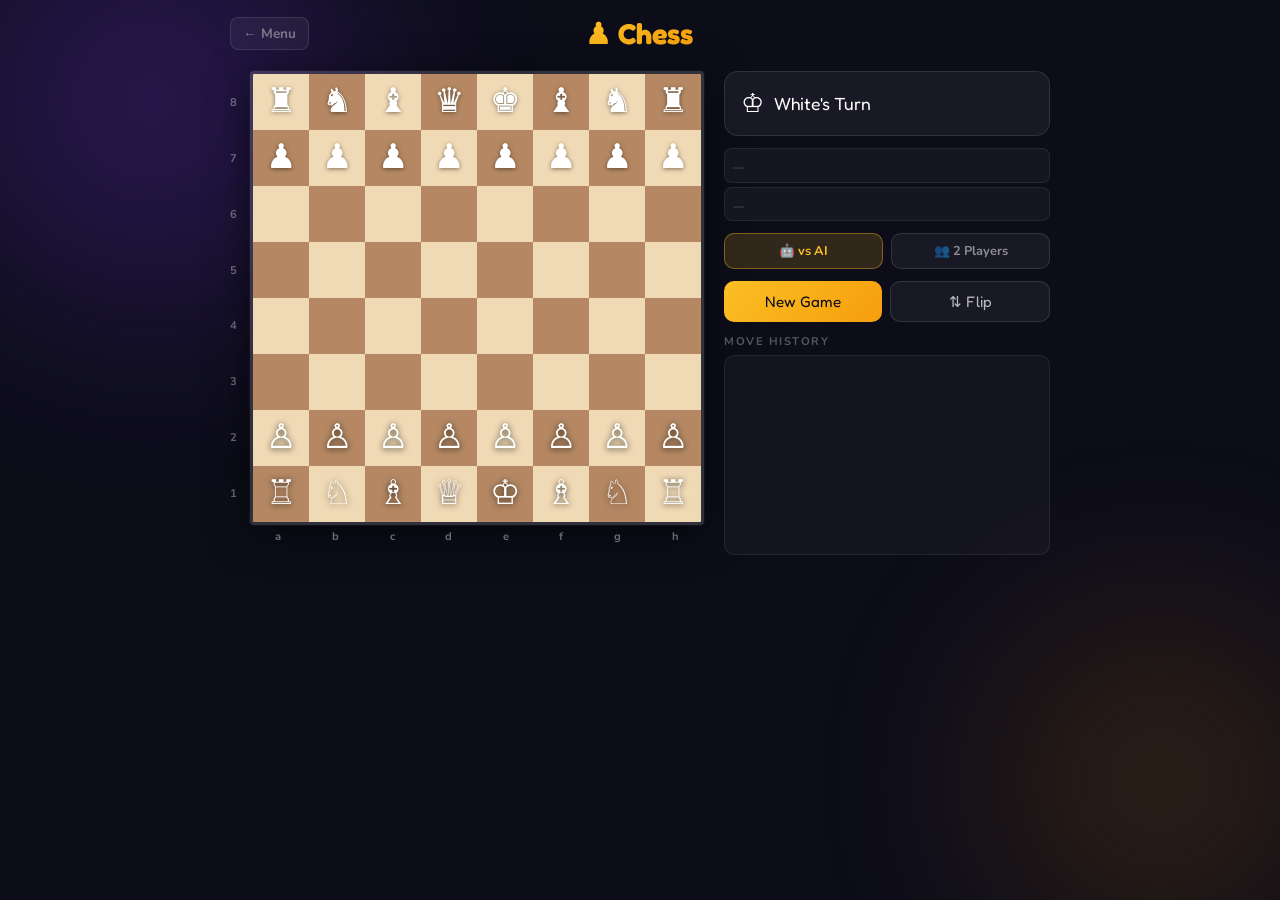
==== chess.html @ 49ad7c33 "added chess and sudoku game" ====
<!DOCTYPE html>
<html lang="en">

<head>
    <meta charset="UTF-8" />
    <meta name="viewport" content="width=device-width, initial-scale=1.0" />
    <title>Chess</title>
    <meta name="description" content="Play Chess vs AI or a friend in this premium browser chess game." />
    <link rel="preconnect" href="https://fonts.googleapis.com" />
    <link rel="preconnect" href="https://fonts.gstatic.com" crossorigin />
    <link href="https://fonts.googleapis.com/css2?family=Fredoka+One&family=Nunito:wght@400;700;900&display=swap"
        rel="stylesheet" />
    <link rel="stylesheet" href="chess.css" />
</head>

<body>
    <div class="bg-orbs">
        <div class="orb orb1"></div>
        <div class="orb orb2"></div>
    </div>

    <div class="page">
        <header class="game-header">
            <a href="index.html" class="back-btn">← Menu</a>
            <h1 class="game-title">♟ Chess</h1>
            <div class="header-spacer"></div>
        </header>

        <div class="game-layout">
            <!-- Board side -->
            <div class="board-area">
                <div class="board-wrapper">
                    <div class="rank-labels" id="rank-labels"></div>
                    <div class="chess-board" id="chess-board"></div>
                </div>
                <div class="file-labels" id="file-labels"></div>
            </div>

            <!-- Side panel -->
            <aside class="side-panel">
                <div class="status-box">
                    <div id="status-icon">♟</div>
                    <div id="status-text">White's Turn</div>
                </div>

                <div class="captured-section">
                    <div class="captured-row" id="captured-by-white"></div>
                    <div class="captured-row" id="captured-by-black"></div>
                </div>

                <div class="mode-toggle">
                    <button id="vs-ai-btn" class="mode-btn active">🤖 vs AI</button>
                    <button id="vs-human-btn" class="mode-btn">👥 2 Players</button>
                </div>

                <div class="action-row">
                    <button id="new-game-btn" class="action-btn primary">New Game</button>
                    <button id="flip-btn" class="action-btn">⇅ Flip</button>
                </div>

                <div class="move-history-wrap">
                    <div class="move-history-label">Move History</div>
                    <div class="move-history" id="move-history"></div>
                </div>
            </aside>
        </div>

        <!-- Promotion dialog -->
        <div id="promo-dialog" class="promo-dialog hidden">
            <div class="promo-content">
                <p class="promo-title">Promote Pawn</p>
                <div class="promo-choices" id="promo-choices"></div>
            </div>
        </div>
    </div>

    <script src="chess.js"></script>
</body>

</html>
---- chess.css ----
/* ===== Reset & Base ===== */
*,
*::before,
*::after {
    box-sizing: border-box;
    margin: 0;
    padding: 0;
}

body {
    min-height: 100vh;
    font-family: 'Nunito', sans-serif;
    background: #0d0d1a;
    color: #fff;
    overflow-x: hidden;
}

/* ===== Orbs ===== */
.bg-orbs {
    position: fixed;
    inset: 0;
    pointer-events: none;
    z-index: 0;
    overflow: hidden;
}

.orb {
    position: absolute;
    border-radius: 50%;
    filter: blur(90px);
    opacity: 0.3;
    animation: drift 12s ease-in-out infinite alternate;
}

.orb1 {
    width: 500px;
    height: 500px;
    background: radial-gradient(circle, #7c3aed, transparent);
    top: -150px;
    left: -100px;
}

.orb2 {
    width: 400px;
    height: 400px;
    background: radial-gradient(circle, #a16207, transparent);
    bottom: -80px;
    right: -80px;
    animation-delay: -5s;
}

@keyframes drift {
    from {
        transform: translate(0, 0);
    }

    to {
        transform: translate(20px, 15px);
    }
}

/* ===== Page ===== */
.page {
    position: relative;
    z-index: 1;
    min-height: 100vh;
    display: flex;
    flex-direction: column;
    align-items: center;
    padding: 16px 16px 32px;
}

/* ===== Header ===== */
.game-header {
    width: 100%;
    max-width: 820px;
    display: flex;
    align-items: center;
    justify-content: space-between;
    margin-bottom: 20px;
}

.back-btn {
    font-size: 0.85rem;
    font-weight: 700;
    color: rgba(255, 255, 255, 0.4);
    text-decoration: none;
    padding: 6px 12px;
    border-radius: 8px;
    border: 1px solid rgba(255, 255, 255, 0.1);
    background: rgba(255, 255, 255, 0.05);
    transition: 0.2s;
}

.back-btn:hover {
    color: #fff;
    background: rgba(255, 255, 255, 0.1);
}

.game-title {
    font-family: 'Fredoka One', cursive;
    font-size: 1.8rem;
    background: linear-gradient(135deg, #fbbf24, #f59e0b);
    -webkit-background-clip: text;
    -webkit-text-fill-color: transparent;
    background-clip: text;
}

.header-spacer {
    width: 80px;
}

/* ===== Layout ===== */
.game-layout {
    display: flex;
    gap: 20px;
    align-items: flex-start;
    width: 100%;
    max-width: 820px;
}

/* ===== Board ===== */
.board-area {
    flex-shrink: 0;
}

.board-wrapper {
    display: flex;
    gap: 4px;
}

.rank-labels {
    display: flex;
    flex-direction: column;
    justify-content: space-around;
    font-size: 0.7rem;
    font-weight: 700;
    color: rgba(255, 255, 255, 0.4);
    width: 16px;
    padding: 4px 0;
}

.chess-board {
    display: grid;
    grid-template-columns: repeat(8, 56px);
    grid-template-rows: repeat(8, 56px);
    border: 3px solid rgba(255, 255, 255, 0.15);
    border-radius: 4px;
    overflow: hidden;
    box-shadow: 0 8px 40px rgba(0, 0, 0, 0.6), 0 0 0 1px rgba(255, 255, 255, 0.05);
}

.file-labels {
    display: flex;
    justify-content: space-around;
    padding-left: 20px;
    margin-top: 4px;
    font-size: 0.7rem;
    font-weight: 700;
    color: rgba(255, 255, 255, 0.4);
}

/* ===== Chess Cell ===== */
.cell {
    width: 56px;
    height: 56px;
    display: flex;
    align-items: center;
    justify-content: center;
    font-size: 2.1rem;
    cursor: pointer;
    position: relative;
    user-select: none;
    transition: filter 0.1s;
}

.cell.light {
    background: #f0d9b5;
}

.cell.dark {
    background: #b58863;
}

.cell.selected {
    background: #f6f669 !important;
}

.cell.last-move-from {
    background: #cdd16f !important;
}

.cell.last-move-to {
    background: #aaa23a !important;
}

.cell.in-check {
    background: #e74c3c !important;
}

.cell.legal-move::after {
    content: '';
    position: absolute;
    width: 30%;
    height: 30%;
    border-radius: 50%;
    background: rgba(0, 0, 0, 0.25);
}

.cell.legal-capture::after {
    content: '';
    position: absolute;
    inset: 3px;
    border-radius: 50%;
    border: 4px solid rgba(0, 0, 0, 0.25);
    width: auto;
    height: auto;
}

.cell:hover {
    filter: brightness(1.1);
}

.piece {
    line-height: 1;
    pointer-events: none;
    filter: drop-shadow(0 1px 2px rgba(0, 0, 0, 0.5));
    transition: transform 0.1s;
}

.cell.white-piece .piece {
    filter: drop-shadow(0 1px 3px rgba(0, 0, 0, 0.8));
}

/* ===== Side Panel ===== */
.side-panel {
    flex: 1;
    min-width: 0;
    display: flex;
    flex-direction: column;
    gap: 12px;
}

.status-box {
    display: flex;
    align-items: center;
    gap: 10px;
    padding: 14px 16px;
    background: rgba(255, 255, 255, 0.05);
    border: 1px solid rgba(255, 255, 255, 0.1);
    border-radius: 14px;
}

#status-icon {
    font-size: 1.6rem;
}

#status-text {
    font-family: 'Fredoka One', cursive;
    font-size: 1.1rem;
    color: #fff;
}

.captured-section {
    display: flex;
    flex-direction: column;
    gap: 4px;
}

.captured-row {
    min-height: 28px;
    padding: 4px 8px;
    background: rgba(255, 255, 255, 0.04);
    border: 1px solid rgba(255, 255, 255, 0.07);
    border-radius: 8px;
    font-size: 1.1rem;
    line-height: 1.4;
    letter-spacing: -2px;
}

.mode-toggle {
    display: flex;
    gap: 8px;
}

.mode-btn {
    flex: 1;
    padding: 8px;
    font-family: 'Nunito', sans-serif;
    font-size: 0.8rem;
    font-weight: 700;
    border-radius: 10px;
    border: 1px solid rgba(255, 255, 255, 0.12);
    background: rgba(255, 255, 255, 0.05);
    color: rgba(255, 255, 255, 0.5);
    cursor: pointer;
    transition: 0.2s;
}

.mode-btn.active {
    background: rgba(251, 191, 36, 0.15);
    border-color: rgba(251, 191, 36, 0.4);
    color: #fbbf24;
}

.mode-btn:hover:not(.active) {
    background: rgba(255, 255, 255, 0.1);
    color: #fff;
}

.action-row {
    display: flex;
    gap: 8px;
}

.action-btn {
    flex: 1;
    padding: 10px;
    font-family: 'Fredoka One', cursive;
    font-size: 0.95rem;
    border-radius: 10px;
    border: 1px solid rgba(255, 255, 255, 0.12);
    background: rgba(255, 255, 255, 0.05);
    color: rgba(255, 255, 255, 0.7);
    cursor: pointer;
    transition: transform 0.15s, background 0.2s;
}

.action-btn:hover {
    background: rgba(255, 255, 255, 0.12);
    transform: translateY(-2px);
}

.action-btn.primary {
    background: linear-gradient(135deg, #fbbf24, #f59e0b);
    color: #0d0d1a;
    border: none;
}

.action-btn.primary:hover {
    filter: brightness(1.1);
}

.move-history-wrap {
    flex: 1;
}

.move-history-label {
    font-size: 0.7rem;
    font-weight: 700;
    letter-spacing: 1.5px;
    text-transform: uppercase;
    color: rgba(255, 255, 255, 0.3);
    margin-bottom: 6px;
}

.move-history {
    height: 200px;
    overflow-y: auto;
    background: rgba(255, 255, 255, 0.03);
    border: 1px solid rgba(255, 255, 255, 0.07);
    border-radius: 10px;
    padding: 8px;
    display: grid;
    grid-template-columns: 1fr 1fr;
    gap: 2px 4px;
    font-size: 0.78rem;
    color: rgba(255, 255, 255, 0.6);
    font-family: 'Courier New', monospace;
}

.move-history::-webkit-scrollbar {
    width: 4px;
}

.move-history::-webkit-scrollbar-thumb {
    background: rgba(255, 255, 255, 0.15);
    border-radius: 4px;
}

.move-entry {
    padding: 2px 4px;
    border-radius: 4px;
}

.move-entry:hover {
    background: rgba(255, 255, 255, 0.05);
}

.move-entry.white-move {
    color: rgba(255, 255, 255, 0.8);
}

.move-entry.black-move {
    color: rgba(187, 187, 187, 0.7);
}

/* ===== Promotion Dialog ===== */
.promo-dialog {
    position: fixed;
    inset: 0;
    display: flex;
    align-items: center;
    justify-content: center;
    background: rgba(0, 0, 0, 0.75);
    backdrop-filter: blur(6px);
    z-index: 100;
}

.promo-dialog.hidden {
    display: none;
}

.promo-content {
    background: rgba(20, 20, 40, 0.95);
    border: 1px solid rgba(255, 255, 255, 0.12);
    border-radius: 20px;
    padding: 24px 28px;
    text-align: center;
    box-shadow: 0 20px 60px rgba(0, 0, 0, 0.5);
    animation: popIn 0.3s cubic-bezier(0.34, 1.56, 0.64, 1);
}

@keyframes popIn {
    from {
        transform: scale(0.8);
        opacity: 0;
    }

    to {
        transform: scale(1);
        opacity: 1;
    }
}

.promo-title {
    font-family: 'Fredoka One', cursive;
    font-size: 1.1rem;
    color: #fbbf24;
    margin-bottom: 16px;
}

.promo-choices {
    display: flex;
    gap: 12px;
}

.promo-piece-btn {
    font-size: 2.8rem;
    width: 70px;
    height: 70px;
    display: flex;
    align-items: center;
    justify-content: center;
    background: rgba(255, 255, 255, 0.07);
    border: 1px solid rgba(255, 255, 255, 0.15);
    border-radius: 14px;
    cursor: pointer;
    transition: background 0.15s, transform 0.15s;
    filter: drop-shadow(0 1px 3px rgba(0, 0, 0, 0.7));
}

.promo-piece-btn:hover {
    background: rgba(251, 191, 36, 0.2);
    transform: scale(1.15);
}

/* ===== Responsive ===== */
@media (max-width: 700px) {
    .game-layout {
        flex-direction: column;
        align-items: center;
    }

    .side-panel {
        width: 100%;
        max-width: 480px;
    }

    .move-history {
        height: 120px;
    }
}

@media (max-width: 500px) {
    .chess-board {
        grid-template-columns: repeat(8, 42px);
        grid-template-rows: repeat(8, 42px);
    }

    .cell {
        width: 42px;
        height: 42px;
        font-size: 1.6rem;
    }
}
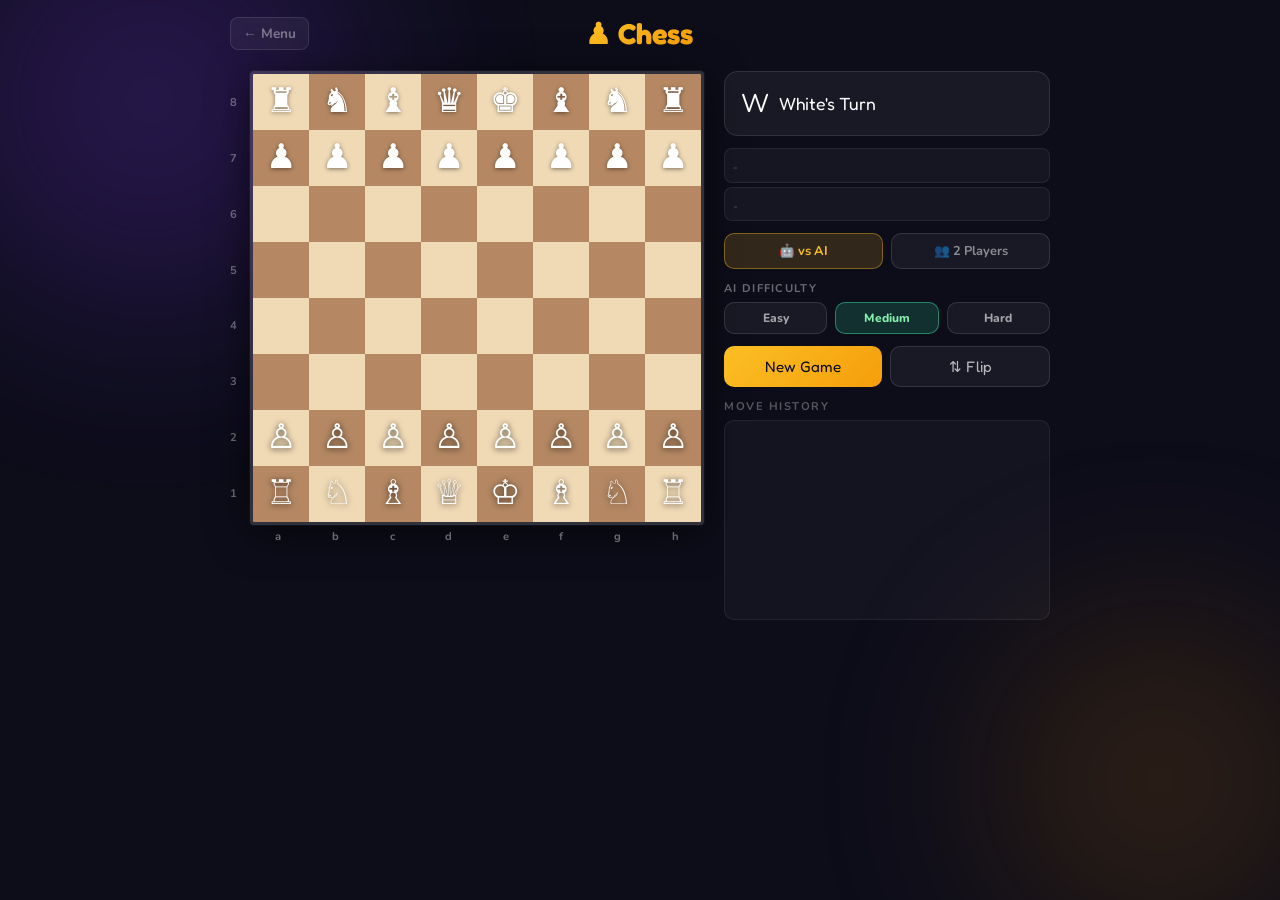
==== commit a9f42073: "updated the chess gameplay" ====
--- a/chess.html
+++ b/chess.html
@@ -26,7 +26,7 @@
             <div class="header-spacer"></div>
         </header>
 
-        <div class="game-layout">
+        <div class="game-layout">
             <!-- Board side -->
             <div class="board-area">
                 <div class="board-wrapper">
@@ -53,7 +53,16 @@
                     <button id="vs-human-btn" class="mode-btn">👥 2 Players</button>
                 </div>
 
-                <div class="action-row">
+                <div id="ai-level-wrap" class="difficulty-wrap">
+                    <div class="difficulty-label">AI Difficulty</div>
+                    <div class="difficulty-toggle">
+                        <button class="difficulty-btn" data-level="easy">Easy</button>
+                        <button class="difficulty-btn active" data-level="medium">Medium</button>
+                        <button class="difficulty-btn" data-level="hard">Hard</button>
+                    </div>
+                </div>
+
+                <div class="action-row">
                     <button id="new-game-btn" class="action-btn primary">New Game</button>
                     <button id="flip-btn" class="action-btn">⇅ Flip</button>
                 </div>
@@ -62,14 +71,25 @@
                     <div class="move-history-label">Move History</div>
                     <div class="move-history" id="move-history"></div>
                 </div>
-            </aside>
-        </div>
-
-        <!-- Promotion dialog -->
-        <div id="promo-dialog" class="promo-dialog hidden">
-            <div class="promo-content">
-                <p class="promo-title">Promote Pawn</p>
-                <div class="promo-choices" id="promo-choices"></div>
+            </aside>
+        </div>
+
+        <!-- Game over overlay -->
+        <div id="game-over-overlay" class="game-over-overlay hidden">
+            <div id="game-over-box" class="game-over-box">
+                <p id="game-over-badge" class="game-over-badge">GAME OVER</p>
+                <h2 id="game-over-title" class="game-over-title">Result</h2>
+                <p id="game-over-msg" class="game-over-msg"></p>
+                <button id="result-new-btn" class="result-btn">New Game</button>
+                <a href="index.html" class="result-link">&larr; Main Menu</a>
+            </div>
+        </div>
+
+        <!-- Promotion dialog -->
+        <div id="promo-dialog" class="promo-dialog hidden">
+            <div class="promo-content">
+                <p class="promo-title">Promote Pawn</p>
+                <div class="promo-choices" id="promo-choices"></div>
             </div>
         </div>
     </div>
@@ -77,4 +97,4 @@
     <script src="chess.js"></script>
 </body>
 
-</html>+</html>
--- a/chess.css
+++ b/chess.css
@@ -140,15 +140,21 @@
     padding: 4px 0;
 }
 
-.chess-board {
-    display: grid;
-    grid-template-columns: repeat(8, 56px);
-    grid-template-rows: repeat(8, 56px);
+.chess-board {
+    display: grid;
+    grid-template-columns: repeat(8, 56px);
+    grid-template-rows: repeat(8, 56px);
     border: 3px solid rgba(255, 255, 255, 0.15);
     border-radius: 4px;
     overflow: hidden;
-    box-shadow: 0 8px 40px rgba(0, 0, 0, 0.6), 0 0 0 1px rgba(255, 255, 255, 0.05);
-}
+    box-shadow: 0 8px 40px rgba(0, 0, 0, 0.6), 0 0 0 1px rgba(255, 255, 255, 0.05);
+}
+
+.chess-board.ai-thinking .cell {
+    cursor: wait;
+    pointer-events: none;
+    filter: saturate(0.88);
+}
 
 .file-labels {
     display: flex;
@@ -161,7 +167,7 @@
 }
 
 /* ===== Chess Cell ===== */
-.cell {
+.cell {
     width: 56px;
     height: 56px;
     display: flex;
@@ -171,8 +177,8 @@
     cursor: pointer;
     position: relative;
     user-select: none;
-    transition: filter 0.1s;
-}
+    transition: filter 0.12s ease, transform 0.08s ease;
+}
 
 .cell.light {
     background: #f0d9b5;
@@ -278,10 +284,63 @@
     letter-spacing: -2px;
 }
 
-.mode-toggle {
-    display: flex;
-    gap: 8px;
-}
+.mode-toggle {
+    display: flex;
+    gap: 8px;
+}
+
+.difficulty-wrap {
+    display: flex;
+    flex-direction: column;
+    gap: 6px;
+}
+
+.difficulty-wrap.disabled {
+    opacity: 0.5;
+}
+
+.difficulty-label {
+    font-size: 0.7rem;
+    font-weight: 700;
+    letter-spacing: 1.3px;
+    text-transform: uppercase;
+    color: rgba(255, 255, 255, 0.38);
+}
+
+.difficulty-toggle {
+    display: flex;
+    gap: 8px;
+}
+
+.difficulty-btn {
+    flex: 1;
+    padding: 7px 8px;
+    font-family: 'Nunito', sans-serif;
+    font-size: 0.75rem;
+    font-weight: 800;
+    border-radius: 10px;
+    border: 1px solid rgba(255, 255, 255, 0.12);
+    background: rgba(255, 255, 255, 0.05);
+    color: rgba(255, 255, 255, 0.6);
+    cursor: pointer;
+    transition: background 0.2s, color 0.2s, border-color 0.2s, transform 0.12s;
+}
+
+.difficulty-btn:hover:not(:disabled) {
+    background: rgba(255, 255, 255, 0.12);
+    color: #fff;
+    transform: translateY(-1px);
+}
+
+.difficulty-btn.active {
+    background: rgba(52, 211, 153, 0.18);
+    border-color: rgba(52, 211, 153, 0.52);
+    color: #86efac;
+}
+
+.difficulty-btn:disabled {
+    cursor: not-allowed;
+}
 
 .mode-btn {
     flex: 1;
@@ -460,10 +519,105 @@
     filter: drop-shadow(0 1px 3px rgba(0, 0, 0, 0.7));
 }
 
-.promo-piece-btn:hover {
-    background: rgba(251, 191, 36, 0.2);
-    transform: scale(1.15);
-}
+.promo-piece-btn:hover {
+    background: rgba(251, 191, 36, 0.2);
+    transform: scale(1.15);
+}
+
+/* ===== Game Over Overlay ===== */
+.game-over-overlay {
+    position: fixed;
+    inset: 0;
+    display: flex;
+    align-items: center;
+    justify-content: center;
+    background: rgba(0, 0, 0, 0.76);
+    backdrop-filter: blur(6px);
+    z-index: 110;
+}
+
+.game-over-overlay.hidden {
+    display: none;
+}
+
+.game-over-box {
+    width: min(92vw, 420px);
+    background: rgba(20, 20, 40, 0.95);
+    border: 1px solid rgba(255, 255, 255, 0.16);
+    border-radius: 20px;
+    padding: 28px 28px 22px;
+    text-align: center;
+    box-shadow: 0 24px 70px rgba(0, 0, 0, 0.55);
+    animation: popIn 0.3s cubic-bezier(0.34, 1.56, 0.64, 1);
+}
+
+.game-over-badge {
+    display: inline-block;
+    padding: 4px 10px;
+    border-radius: 99px;
+    font-size: 0.7rem;
+    letter-spacing: 1.2px;
+    font-weight: 800;
+    margin-bottom: 10px;
+    color: #0d0d1a;
+    background: #fbbf24;
+}
+
+.game-over-title {
+    font-family: 'Fredoka One', cursive;
+    font-size: 1.9rem;
+    margin-bottom: 8px;
+    color: #fff;
+}
+
+.game-over-msg {
+    color: rgba(255, 255, 255, 0.72);
+    font-size: 0.95rem;
+    margin-bottom: 16px;
+}
+
+.result-btn {
+    display: block;
+    width: 100%;
+    padding: 12px 16px;
+    border: none;
+    border-radius: 999px;
+    font-family: 'Fredoka One', cursive;
+    font-size: 1rem;
+    background: linear-gradient(135deg, #fbbf24, #f59e0b);
+    color: #0d0d1a;
+    cursor: pointer;
+    transition: transform 0.15s, filter 0.15s;
+}
+
+.result-btn:hover {
+    transform: translateY(-1px);
+    filter: brightness(1.06);
+}
+
+.result-link {
+    display: inline-block;
+    margin-top: 10px;
+    color: rgba(255, 255, 255, 0.46);
+    font-size: 0.82rem;
+    text-decoration: none;
+}
+
+.result-link:hover {
+    color: rgba(255, 255, 255, 0.78);
+}
+
+.game-over-box.win .game-over-badge {
+    background: #34d399;
+}
+
+.game-over-box.lose .game-over-badge {
+    background: #f87171;
+}
+
+.game-over-box.draw .game-over-badge {
+    background: #93c5fd;
+}
 
 /* ===== Responsive ===== */
 @media (max-width: 700px) {
@@ -493,4 +647,4 @@
         height: 42px;
         font-size: 1.6rem;
     }
-}+}
